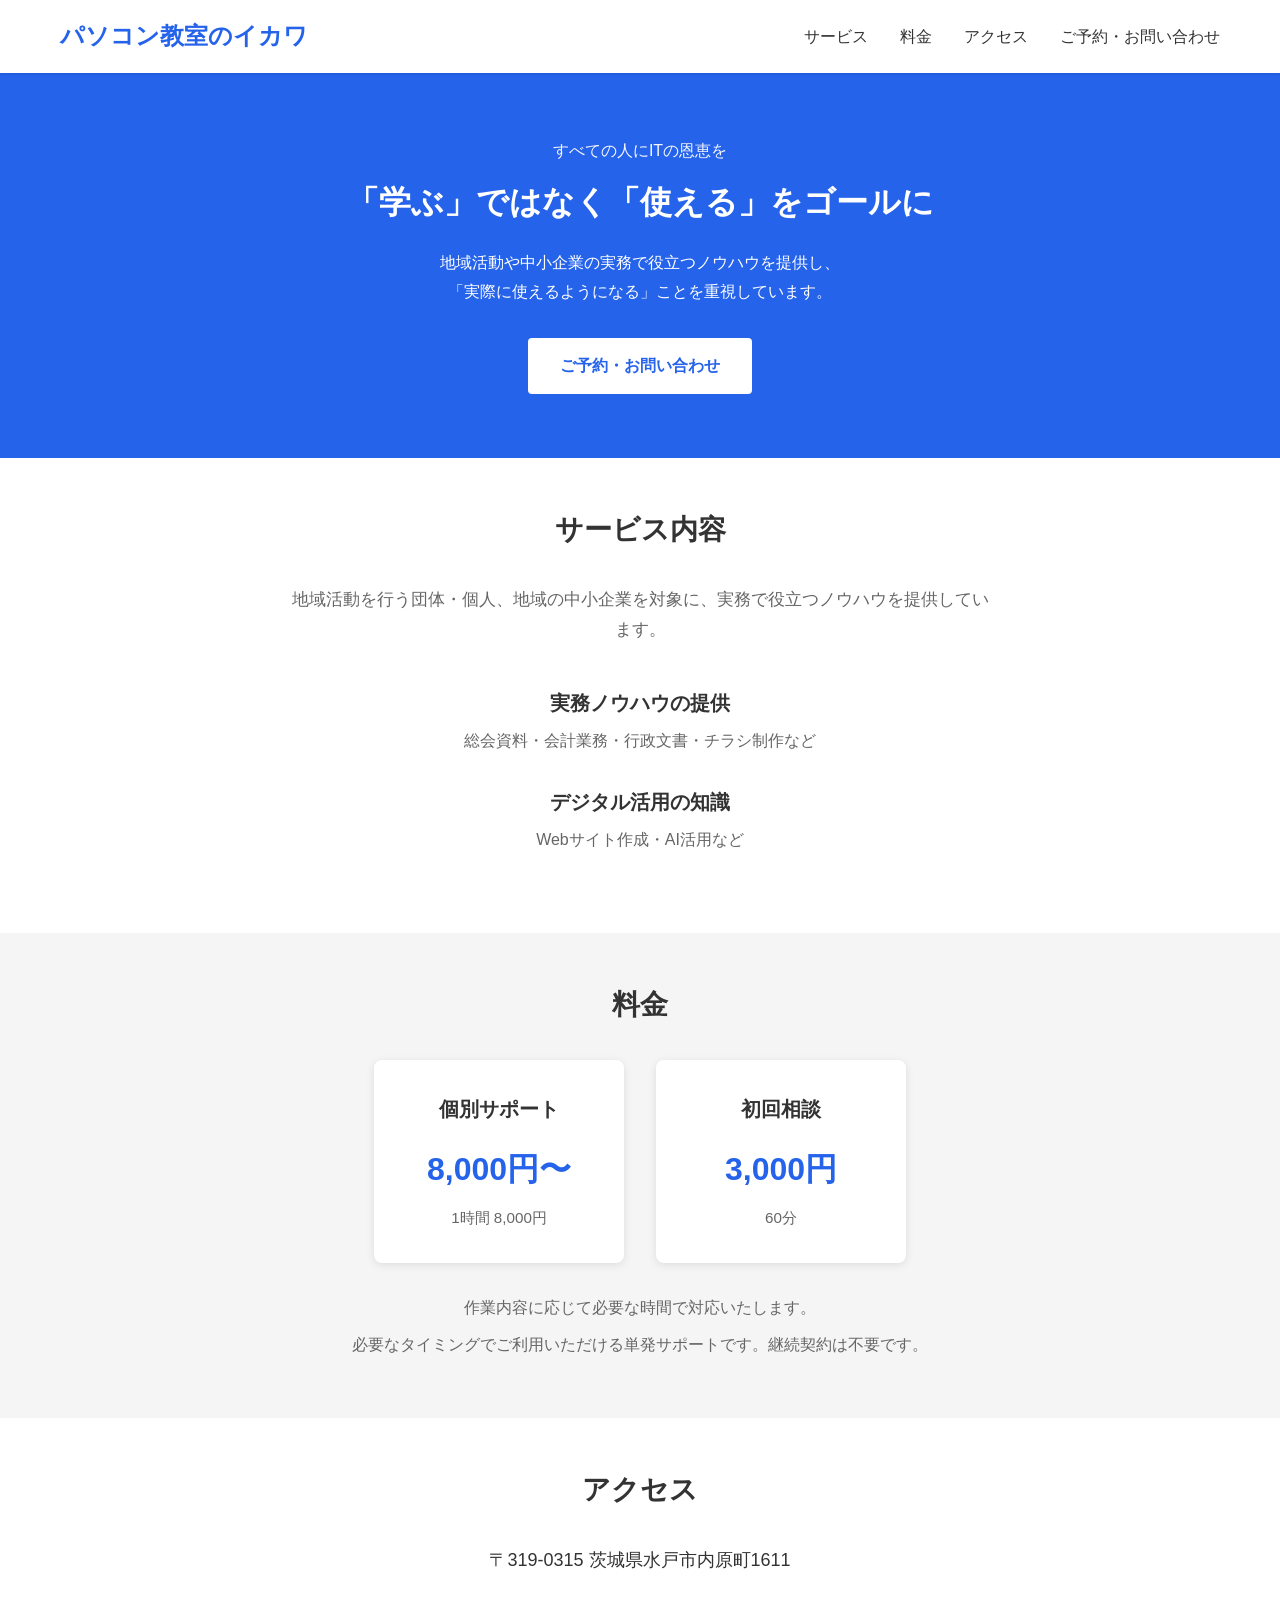
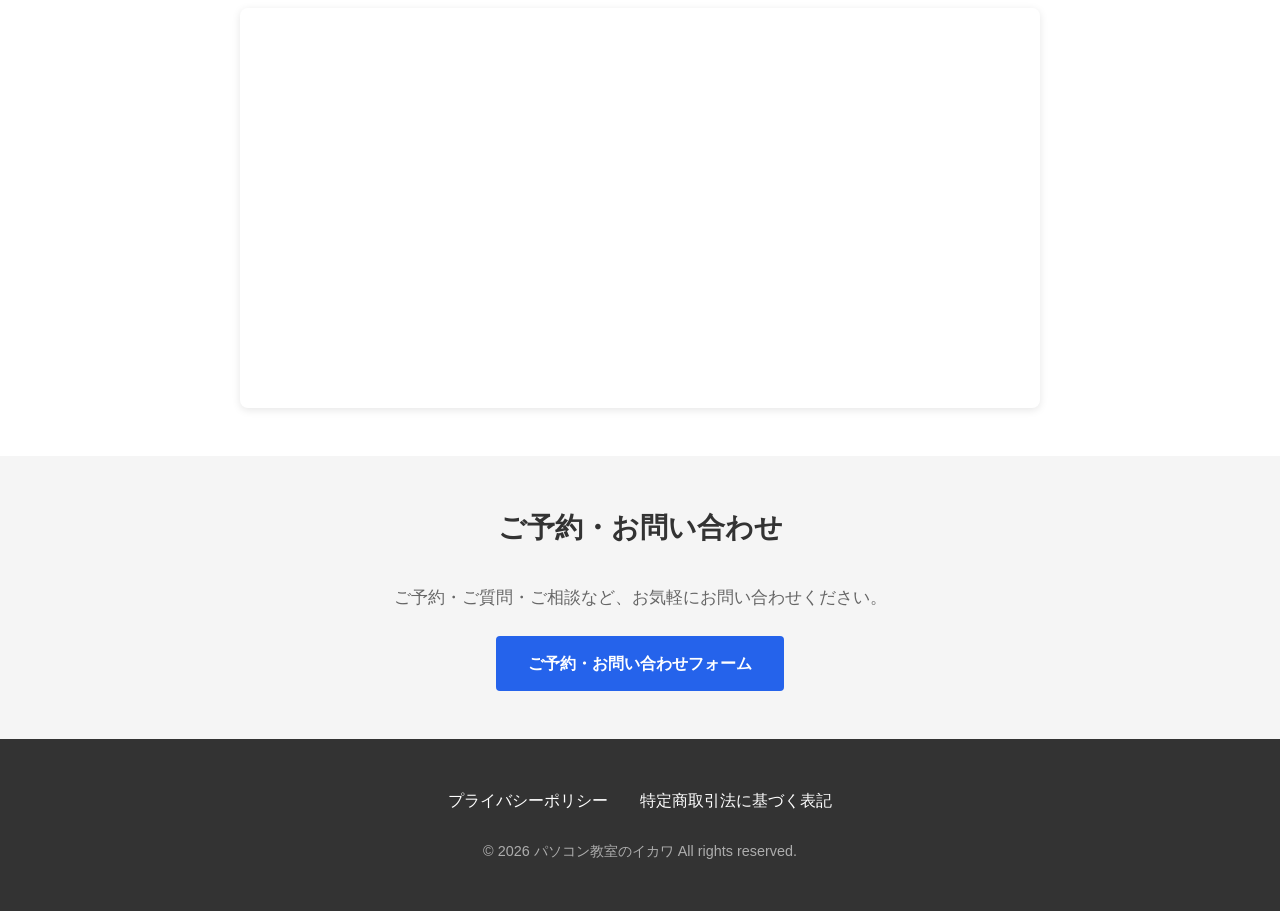
==== index.html @ fac13c5b "パソコン教室のイカワWebサイト作成" ====
<!DOCTYPE html>
<html lang="ja">
<head>
    <meta charset="UTF-8">
    <meta name="viewport" content="width=device-width, initial-scale=1.0">
    <meta name="description" content="水戸のパソコン教室。地域活動団体・中小企業向けに実務ノウハウ・デジタル活用の知識を提供。「学ぶ」ではなく「使える」をゴールに。">
    <meta name="keywords" content="水戸 パソコン教室, パソコン教室 水戸, パソコン教室 茨城">
    <title>水戸のパソコン教室｜パソコン教室のイカワ</title>
    <link rel="stylesheet" href="css/style.css">
    <script type="application/ld+json">
    {
        "@context": "https://schema.org",
        "@type": "LocalBusiness",
        "name": "パソコン教室のイカワ",
        "description": "地域活動団体・中小企業向けに実務ノウハウ・デジタル活用の知識を提供するパソコン教室",
        "url": "https://YOUR_USERNAME.github.io/ikawa-pc-school/",
        "telephone": "080-8147-3646",
        "email": "school@ikaken.com",
        "address": {
            "@type": "PostalAddress",
            "postalCode": "319-0315",
            "addressRegion": "茨城県",
            "addressLocality": "水戸市",
            "streetAddress": "内原町1611",
            "addressCountry": "JP"
        },
        "geo": {
            "@type": "GeoCoordinates",
            "latitude": 36.36317,
            "longitude": 140.35365
        },
        "openingHoursSpecification": {
            "@type": "OpeningHoursSpecification",
            "description": "完全予約制"
        },
        "priceRange": "¥3,000〜¥8,000",
        "areaServed": {
            "@type": "City",
            "name": "水戸市"
        }
    }
    </script>
</head>
<body>
    <a href="#main-content" class="skip-link">メインコンテンツへ</a>
    <header class="header" role="banner">
        <div class="container">
            <div class="header-content">
                <h1 class="logo"><a href="index.html">パソコン教室のイカワ</a></h1>
                <button class="hamburger" aria-label="メニューを開く" aria-expanded="false" aria-controls="main-nav">
                    <span></span>
                    <span></span>
                    <span></span>
                </button>
                <nav id="main-nav" class="nav" role="navigation" aria-label="メインナビゲーション">
                    <a href="#services">サービス</a>
                    <a href="#price">料金</a>
                    <a href="#access">アクセス</a>
                    <a href="#contact">ご予約・お問い合わせ</a>
                </nav>
            </div>
        </div>
    </header>
    <div class="overlay" aria-hidden="true"></div>

    <main id="main-content">
    <section class="hero">
        <div class="container">
            <div class="hero-content">
                <p class="hero-subtitle">すべての人にITの恩恵を</p>
                <h2 class="hero-title">「学ぶ」ではなく「使える」をゴールに</h2>
                <p class="hero-description">
                    地域活動や中小企業の実務で役立つノウハウを提供し、<br>
                    「実際に使えるようになる」ことを重視しています。
                </p>
                <a href="#contact" class="cta-button">ご予約・お問い合わせ</a>
            </div>
        </div>
    </section>

    <section id="services" class="services">
        <div class="container">
            <h2 class="section-title">サービス内容</h2>
            <p class="service-intro">地域活動を行う団体・個人、地域の中小企業を対象に、実務で役立つノウハウを提供しています。</p>
            <div class="service-list">
                <div class="service-item">
                    <h3>実務ノウハウの提供</h3>
                    <p>総会資料・会計業務・行政文書・チラシ制作など</p>
                </div>
                <div class="service-item">
                    <h3>デジタル活用の知識</h3>
                    <p>Webサイト作成・AI活用など</p>
                </div>
            </div>
        </div>
    </section>

    <section id="price" class="price">
        <div class="container">
            <h2 class="section-title">料金</h2>
            <div class="price-content">
                <div class="price-item">
                    <h3>個別サポート</h3>
                    <p class="price-amount">8,000円〜</p>
                    <p class="price-detail">1時間 8,000円</p>
                </div>
                <div class="price-item">
                    <h3>初回相談</h3>
                    <p class="price-amount">3,000円</p>
                    <p class="price-detail">60分</p>
                </div>
            </div>
            <div class="price-note">
                <p>作業内容に応じて必要な時間で対応いたします。</p>
                <p>必要なタイミングでご利用いただける単発サポートです。継続契約は不要です。</p>
            </div>
        </div>
    </section>

    <section id="access" class="location">
        <div class="container">
            <h2 class="section-title">アクセス</h2>
            <p class="location-address">〒319-0315 茨城県水戸市内原町1611</p>
            <div class="map-container">
                <iframe src="https://www.google.com/maps/embed?pb=!1m18!1m12!1m3!1d4396.821789097219!2d140.35365307666277!3d36.36317259221139!2m3!1f0!2f0!3f0!3m2!1i1024!2i768!4f13.1!3m3!1m2!1s0x602221f856a7766b%3A0xda258e96e2c7a5cc!2z44OR44K944Kz44Oz5pWZ5a6k44Gu44Kk44Kr44Ov!5e1!3m2!1sja!2sjp!4v1774710296313!5m2!1sja!2sjp" 
                        width="100%" 
                        height="400" 
                        style="border:0;" 
                        allowfullscreen="" 
                        loading="lazy" 
                        referrerpolicy="no-referrer-when-downgrade"
                        title="パソコン教室のイカワの地図">
                </iframe>
            </div>
        </div>
    </section>

    <section id="contact" class="contact">
        <div class="container">
            <h2 class="section-title">ご予約・お問い合わせ</h2>
            <p class="contact-description">ご予約・ご質問・ご相談など、お気軽にお問い合わせください。</p>
            <a href="https://forms.gle/MqpmaaXXNiVVbBvK9" class="cta-button contact-button" target="_blank" rel="noopener noreferrer">
                ご予約・お問い合わせフォーム
            </a>
        </div>
    </section>
    </main>

    <footer class="footer" role="contentinfo">
        <div class="container">
            <div class="footer-content">
                <div class="footer-links">
                    <a href="privacy.html">プライバシーポリシー</a>
                    <a href="legal.html">特定商取引法に基づく表記</a>
                </div>
                <p class="copyright">&copy; 2026 パソコン教室のイカワ All rights reserved.</p>
            </div>
        </div>
    </footer>

    <script src="js/script.js"></script>
</body>
</html>
---- css/style.css ----
:root {
    --primary-color: #2563eb;
    --text-color: #333;
    --text-light: #666;
    --bg-light: #f5f5f5;
    --border-color: #ddd;
}

* {
    margin: 0;
    padding: 0;
    box-sizing: border-box;
}

.skip-link {
    position: absolute;
    top: -100%;
    left: 0;
    background: var(--primary-color);
    color: white;
    padding: 0.75rem 1.5rem;
    z-index: 10000;
    text-decoration: none;
    font-weight: 600;
}

.skip-link:focus {
    top: 0;
}

body {
    font-family: -apple-system, BlinkMacSystemFont, "Segoe UI", "Hiragino Kaku Gothic ProN", "Hiragino Sans", Meiryo, sans-serif;
    color: var(--text-color);
    line-height: 1.7;
    background-color: #fff;
}

.container {
    max-width: 1200px;
    margin: 0 auto;
    padding: 0 20px;
}

.header {
    background-color: #fff;
    box-shadow: 0 1px 3px rgba(0, 0, 0, 0.1);
    position: sticky;
    top: 0;
    z-index: 1000;
}

.overlay {
    display: none;
    position: fixed;
    top: 0;
    left: 0;
    width: 100%;
    height: 100%;
    background-color: rgba(0, 0, 0, 0.5);
    z-index: 999;
}

.overlay.active {
    display: block;
}

.header-content {
    display: flex;
    justify-content: space-between;
    align-items: center;
    padding: 1rem 0;
}

.logo {
    font-size: 1.5rem;
    font-weight: 700;
    color: var(--primary-color);
}

.logo a {
    color: var(--primary-color);
    text-decoration: none;
    transition: opacity 0.3s;
}

.logo a:hover {
    opacity: 0.8;
}

.nav {
    display: flex;
    gap: 2rem;
}

.nav a {
    color: var(--text-color);
    text-decoration: none;
    font-weight: 500;
    transition: color 0.3s;
}

.nav a:hover {
    color: var(--primary-color);
}

.hamburger {
    display: none;
    flex-direction: column;
    gap: 5px;
    background: none;
    border: none;
    cursor: pointer;
    padding: 0.5rem;
    z-index: 1001;
}

.hamburger span {
    display: block;
    width: 25px;
    height: 3px;
    background-color: var(--primary-color);
    transition: all 0.3s ease;
}

.hamburger.active span:nth-child(1) {
    transform: rotate(45deg) translate(7px, 7px);
}

.hamburger.active span:nth-child(2) {
    opacity: 0;
}

.hamburger.active span:nth-child(3) {
    transform: rotate(-45deg) translate(7px, -7px);
}

.hero {
    background-color: var(--primary-color);
    color: white;
    padding: 4rem 0;
    text-align: center;
}

.hero-content {
    max-width: 800px;
    margin: 0 auto;
}

.hero-subtitle {
    font-size: 1rem;
    margin-bottom: 1rem;
    opacity: 0.95;
}

.hero-title {
    font-size: 2rem;
    font-weight: 700;
    margin-bottom: 1.5rem;
    line-height: 1.4;
}

.hero-description {
    font-size: 1rem;
    margin-bottom: 2rem;
    line-height: 1.8;
}

.cta-button {
    display: inline-block;
    background-color: white;
    color: var(--primary-color);
    padding: 0.875rem 2rem;
    border-radius: 4px;
    text-decoration: none;
    font-weight: 600;
    transition: opacity 0.3s;
}

.cta-button:hover {
    opacity: 0.9;
}

.section-title {
    font-size: 1.75rem;
    font-weight: 700;
    text-align: center;
    margin-bottom: 2rem;
    color: var(--text-color);
}

.services {
    padding: 3rem 0;
}

.service-intro {
    text-align: center;
    max-width: 700px;
    margin: 0 auto 2.5rem;
    color: var(--text-light);
    font-size: 1.05rem;
    line-height: 1.8;
}

.service-list {
    max-width: 600px;
    margin: 0 auto;
}

.service-item {
    margin-bottom: 2rem;
    text-align: center;
}

.service-item h3 {
    font-size: 1.25rem;
    margin-bottom: 0.5rem;
    color: var(--text-color);
}

.service-item p {
    color: var(--text-light);
    line-height: 1.6;
}

.price {
    padding: 3rem 0;
    background-color: var(--bg-light);
}

.price-content {
    display: flex;
    justify-content: center;
    gap: 2rem;
    margin-bottom: 2rem;
    flex-wrap: wrap;
}

.price-item {
    background-color: white;
    padding: 2rem;
    border-radius: 8px;
    text-align: center;
    min-width: 250px;
    box-shadow: 0 2px 8px rgba(0, 0, 0, 0.1);
}

.price-item h3 {
    font-size: 1.25rem;
    margin-bottom: 1rem;
    color: var(--text-color);
}

.price-amount {
    font-size: 2rem;
    font-weight: 700;
    color: var(--primary-color);
    margin-bottom: 0.5rem;
}

.price-detail {
    color: var(--text-light);
    font-size: 0.95rem;
}

.price-note {
    max-width: 600px;
    margin: 0 auto;
    text-align: center;
    color: var(--text-light);
}

.price-note p {
    margin-bottom: 0.75rem;
    line-height: 1.6;
}

.location {
    padding: 3rem 0;
    text-align: center;
}

.location-address {
    font-size: 1.125rem;
    color: var(--text-color);
    margin-bottom: 2rem;
}

.map-container {
    max-width: 800px;
    margin: 0 auto;
    border-radius: 8px;
    overflow: hidden;
    box-shadow: 0 2px 8px rgba(0, 0, 0, 0.1);
}

.map-container iframe {
    display: block;
}

.contact {
    padding: 3rem 0;
    text-align: center;
    background-color: var(--bg-light);
}

.footer {
    background-color: var(--text-color);
    color: white;
    padding: 3rem 0;
}

.footer-content {
    text-align: center;
}

.footer-links {
    display: flex;
    justify-content: center;
    gap: 2rem;
    margin-bottom: 1.5rem;
}

.footer-links a {
    color: white;
    text-decoration: none;
    transition: opacity 0.3s;
}

.footer-links a:hover {
    opacity: 0.7;
}

.copyright {
    color: rgba(255, 255, 255, 0.6);
    font-size: 0.9rem;
}

.contact-description {
    text-align: center;
    color: var(--text-light);
    margin-bottom: 1.5rem;
    font-size: 1.05rem;
}

.contact-button {
    background-color: var(--primary-color);
    color: white;
}

.contact-button:hover {
    opacity: 0.9;
}

@media (max-width: 768px) {
    .hamburger {
        display: flex;
    }

    .nav {
        position: fixed;
        top: 0;
        right: -100%;
        width: 70%;
        max-width: 300px;
        height: 100vh;
        background-color: white;
        flex-direction: column;
        gap: 0;
        padding: 5rem 0 2rem;
        box-shadow: -2px 0 10px rgba(0, 0, 0, 0.1);
        transition: right 0.3s ease;
        z-index: 1002;
    }

    .nav.active {
        right: 0;
    }

    .nav a {
        padding: 1.25rem 2rem;
        border-bottom: 1px solid var(--border-color);
        text-align: left;
    }

    .nav a:last-child {
        border-bottom: none;
    }

    .logo {
        font-size: 1.25rem;
    }

    .hero-subtitle {
        font-size: 0.9rem;
    }

    .hero-title {
        font-size: 1.5rem;
    }

    .section-title {
        font-size: 1.5rem;
    }

    .price-content {
        flex-direction: column;
        align-items: center;
    }

    .price-item {
        width: 100%;
        max-width: 300px;
    }

    .location-address {
        font-size: 1rem;
    }

    .footer-links {
        flex-direction: column;
        gap: 1rem;
    }
}
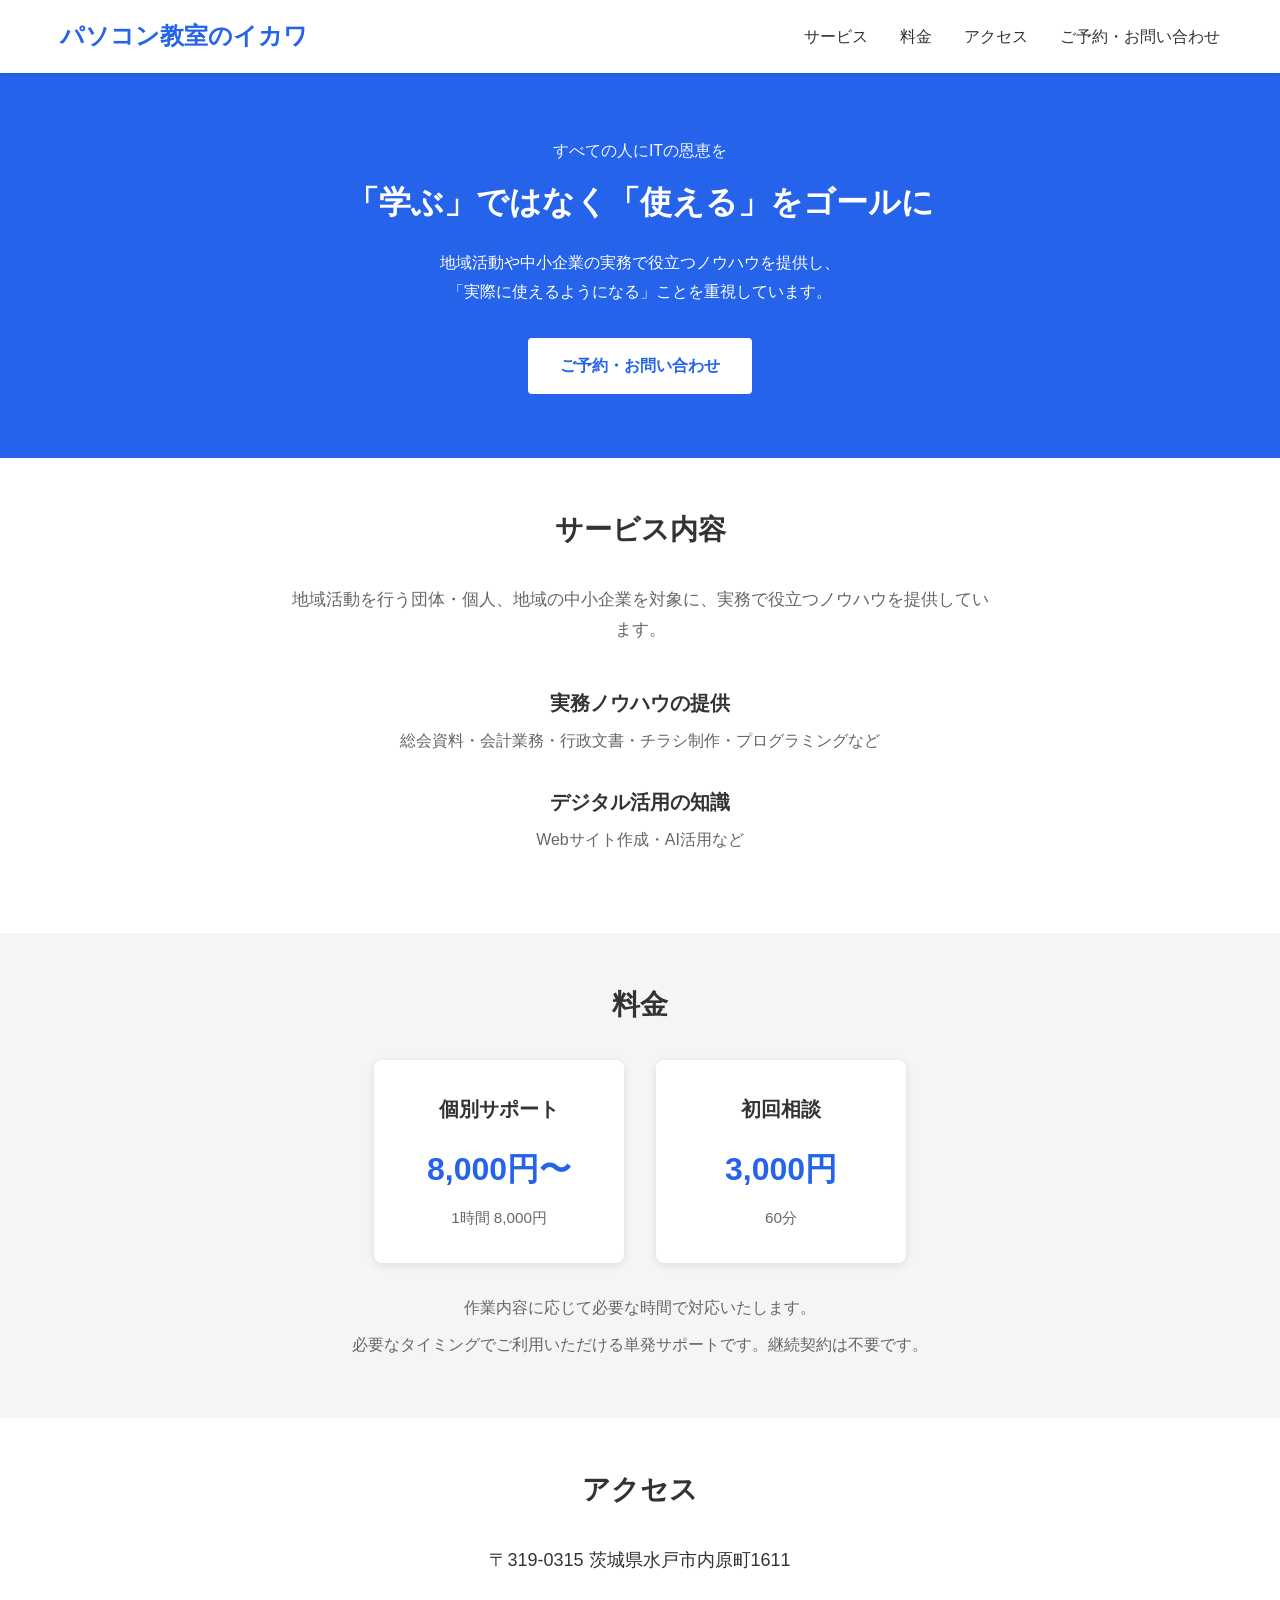
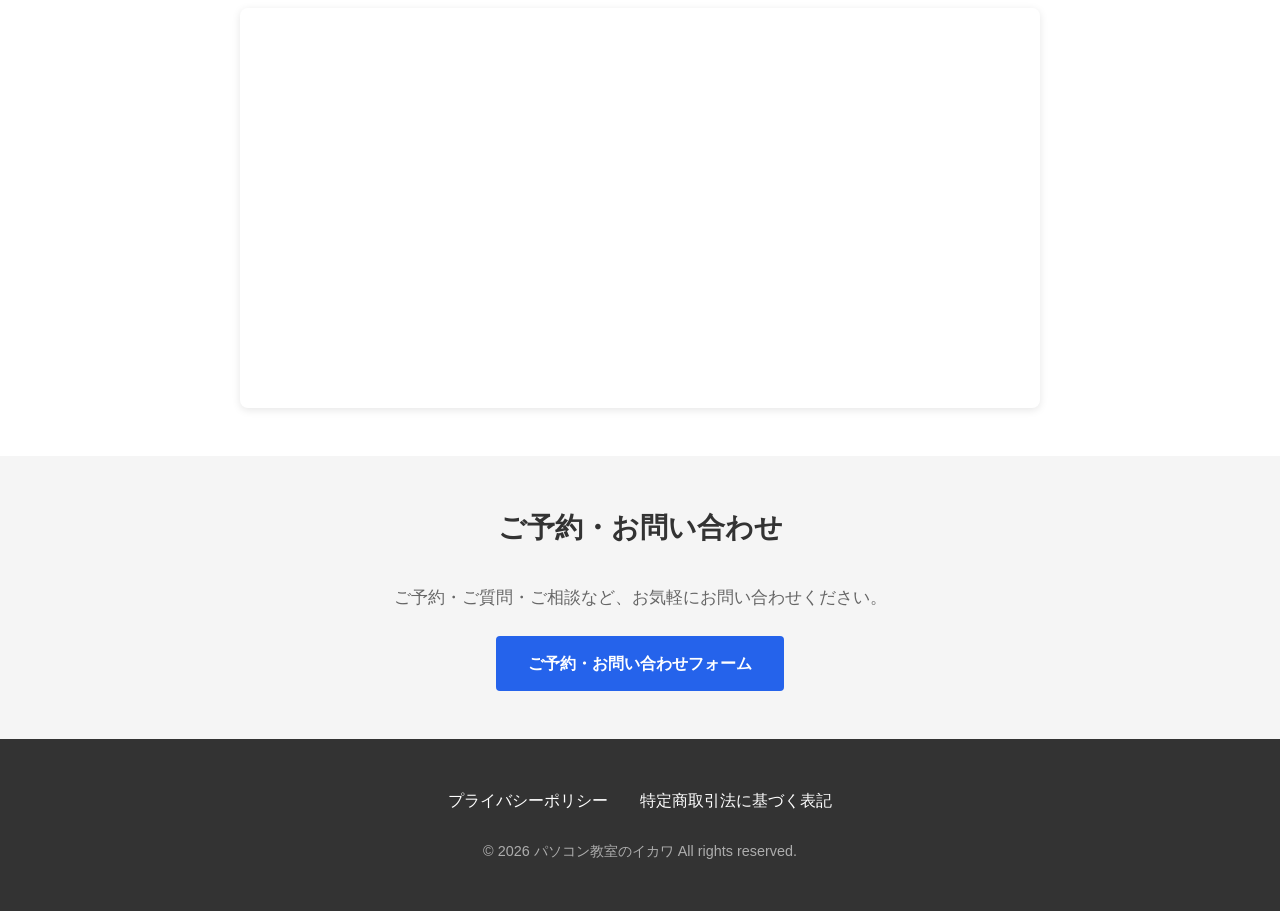
==== commit eb2a2824: "プログラミングを追加" ====
--- a/index.html
+++ b/index.html
@@ -1,11 +1,41 @@
 <!DOCTYPE html>
 <html lang="ja">
 <head>
+    <!-- Google tag (gtag.js) -->
+    <script async src="https://www.googletagmanager.com/gtag/js?id=G-86YF8F9W8H"></script>
+    <script>
+      window.dataLayer = window.dataLayer || [];
+      function gtag(){dataLayer.push(arguments);}
+      gtag('js', new Date());
+
+      gtag('config', 'G-86YF8F9W8H');
+    </script>
+    
     <meta charset="UTF-8">
     <meta name="viewport" content="width=device-width, initial-scale=1.0">
     <meta name="description" content="水戸のパソコン教室。地域活動団体・中小企業向けに実務ノウハウ・デジタル活用の知識を提供。「学ぶ」ではなく「使える」をゴールに。">
     <meta name="keywords" content="水戸 パソコン教室, パソコン教室 水戸, パソコン教室 茨城">
     <title>水戸のパソコン教室｜パソコン教室のイカワ</title>
+    
+    <!-- OGP -->
+    <meta property="og:type" content="website">
+    <meta property="og:title" content="水戸のパソコン教室｜パソコン教室のイカワ">
+    <meta property="og:description" content="水戸のパソコン教室。地域活動団体・中小企業向けに実務ノウハウ・デジタル活用の知識を提供。「学ぶ」ではなく「使える」をゴールに。">
+    <meta property="og:url" content="https://school.ikaken.com/">
+    <meta property="og:image" content="https://school.ikaken.com/img/ogp.png">
+    <meta property="og:site_name" content="パソコン教室のイカワ">
+    <meta property="og:locale" content="ja_JP">
+    
+    <!-- Twitter Card -->
+    <meta name="twitter:card" content="summary_large_image">
+    <meta name="twitter:title" content="水戸のパソコン教室｜パソコン教室のイカワ">
+    <meta name="twitter:description" content="水戸のパソコン教室。地域活動団体・中小企業向けに実務ノウハウ・デジタル活用の知識を提供。「学ぶ」ではなく「使える」をゴールに。">
+    <meta name="twitter:image" content="https://school.ikaken.com/img/ogp.png">
+    
+    <!-- Favicon -->
+    <link rel="icon" type="image/png" href="img/favicon.png">
+    <link rel="apple-touch-icon" href="img/favicon.png">
+    
     <link rel="stylesheet" href="css/style.css">
     <script type="application/ld+json">
     {
@@ -13,7 +43,7 @@
         "@type": "LocalBusiness",
         "name": "パソコン教室のイカワ",
         "description": "地域活動団体・中小企業向けに実務ノウハウ・デジタル活用の知識を提供するパソコン教室",
-        "url": "https://YOUR_USERNAME.github.io/ikawa-pc-school/",
+        "url": "https://school.ikaken.com/",
         "telephone": "080-8147-3646",
         "email": "school@ikaken.com",
         "address": {
@@ -28,10 +58,6 @@
             "@type": "GeoCoordinates",
             "latitude": 36.36317,
             "longitude": 140.35365
-        },
-        "openingHoursSpecification": {
-            "@type": "OpeningHoursSpecification",
-            "description": "完全予約制"
         },
         "priceRange": "¥3,000〜¥8,000",
         "areaServed": {
@@ -64,7 +90,7 @@
     <div class="overlay" aria-hidden="true"></div>
 
     <main id="main-content">
-    <section class="hero">
+        <section class="hero">
         <div class="container">
             <div class="hero-content">
                 <p class="hero-subtitle">すべての人にITの恩恵を</p>
@@ -76,16 +102,16 @@
                 <a href="#contact" class="cta-button">ご予約・お問い合わせ</a>
             </div>
         </div>
-    </section>
+        </section>
 
-    <section id="services" class="services">
+        <section id="services" class="services">
         <div class="container">
             <h2 class="section-title">サービス内容</h2>
             <p class="service-intro">地域活動を行う団体・個人、地域の中小企業を対象に、実務で役立つノウハウを提供しています。</p>
             <div class="service-list">
                 <div class="service-item">
                     <h3>実務ノウハウの提供</h3>
-                    <p>総会資料・会計業務・行政文書・チラシ制作など</p>
+                    <p>総会資料・会計業務・行政文書・チラシ制作・プログラミングなど</p>
                 </div>
                 <div class="service-item">
                     <h3>デジタル活用の知識</h3>
@@ -93,9 +119,9 @@
                 </div>
             </div>
         </div>
-    </section>
+        </section>
 
-    <section id="price" class="price">
+        <section id="price" class="price">
         <div class="container">
             <h2 class="section-title">料金</h2>
             <div class="price-content">
@@ -115,14 +141,14 @@
                 <p>必要なタイミングでご利用いただける単発サポートです。継続契約は不要です。</p>
             </div>
         </div>
-    </section>
+        </section>
 
-    <section id="access" class="location">
+        <section id="access" class="location">
         <div class="container">
             <h2 class="section-title">アクセス</h2>
             <p class="location-address">〒319-0315 茨城県水戸市内原町1611</p>
             <div class="map-container">
-                <iframe src="https://www.google.com/maps/embed?pb=!1m18!1m12!1m3!1d4396.821789097219!2d140.35365307666277!3d36.36317259221139!2m3!1f0!2f0!3f0!3m2!1i1024!2i768!4f13.1!3m3!1m2!1s0x602221f856a7766b%3A0xda258e96e2c7a5cc!2z44OR44K944Kz44Oz5pWZ5a6k44Gu44Kk44Kr44Ov!5e1!3m2!1sja!2sjp!4v1774710296313!5m2!1sja!2sjp" 
+                <iframe src="https://www.google.com/maps/embed?pb=!1m18!1m12!1m3!1d4396.821789097219!2d140.35365307666277!3d36.36317259221139!2m3!1f0!2f0!3f0!3m2!1i1024!2i768!4f13.1!3m3!1m2!1s0x602221f856a7766b%3A0xda258e96e2c7a5cc!2z44OR44K944Kz44Oz5pWZ5a6k44Gu44Kk44Kr44Ov!5e0!3m2!1sja!2sjp!4v1774710296313!5m2!1sja!2sjp" 
                         width="100%" 
                         height="400" 
                         style="border:0;" 
@@ -133,9 +159,9 @@
                 </iframe>
             </div>
         </div>
-    </section>
+        </section>
 
-    <section id="contact" class="contact">
+        <section id="contact" class="contact">
         <div class="container">
             <h2 class="section-title">ご予約・お問い合わせ</h2>
             <p class="contact-description">ご予約・ご質問・ご相談など、お気軽にお問い合わせください。</p>
@@ -143,7 +169,7 @@
                 ご予約・お問い合わせフォーム
             </a>
         </div>
-    </section>
+        </section>
     </main>
 
     <footer class="footer" role="contentinfo">
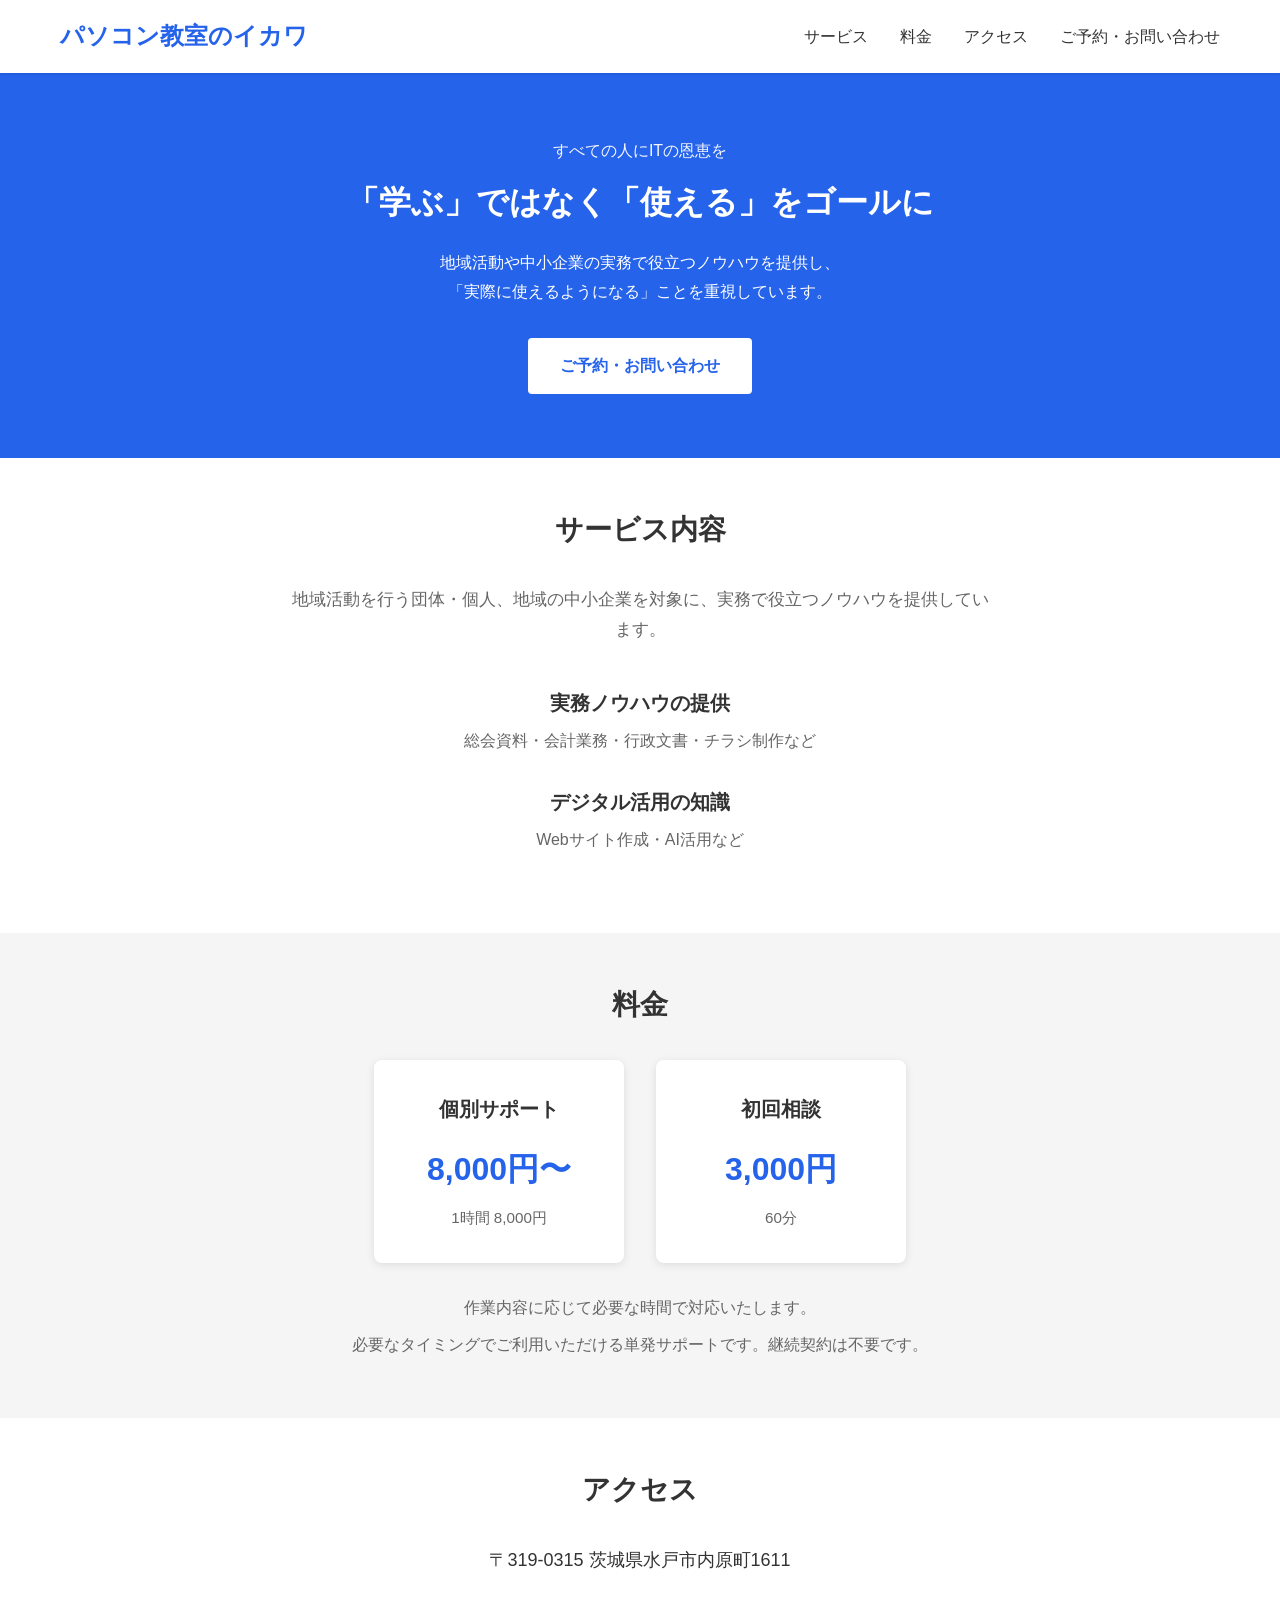
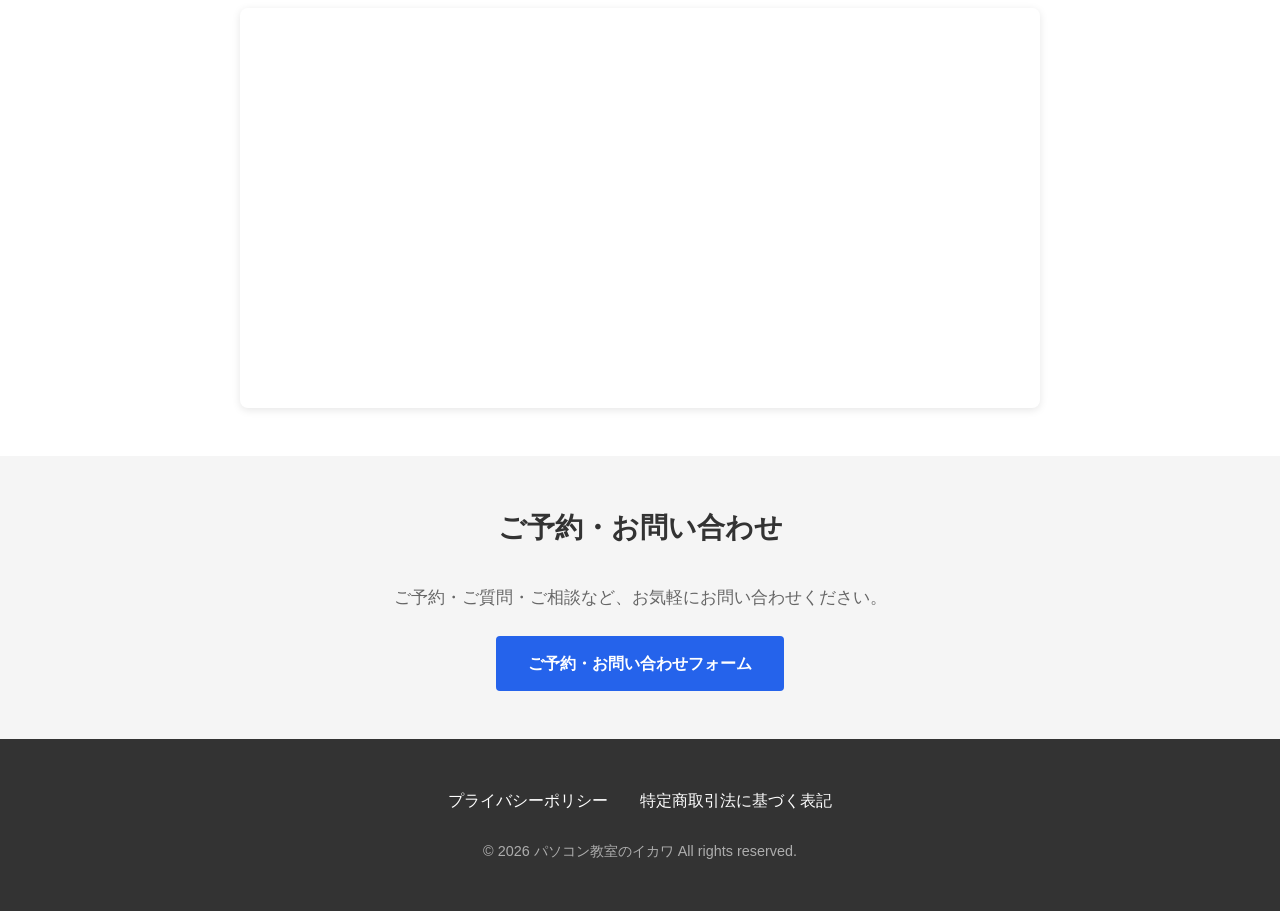
==== commit b6244e26: "プログラミングを削除" ====
--- a/index.html
+++ b/index.html
@@ -111,7 +111,7 @@
             <div class="service-list">
                 <div class="service-item">
                     <h3>実務ノウハウの提供</h3>
-                    <p>総会資料・会計業務・行政文書・チラシ制作・プログラミングなど</p>
+                    <p>総会資料・会計業務・行政文書・チラシ制作など</p>
                 </div>
                 <div class="service-item">
                     <h3>デジタル活用の知識</h3>
